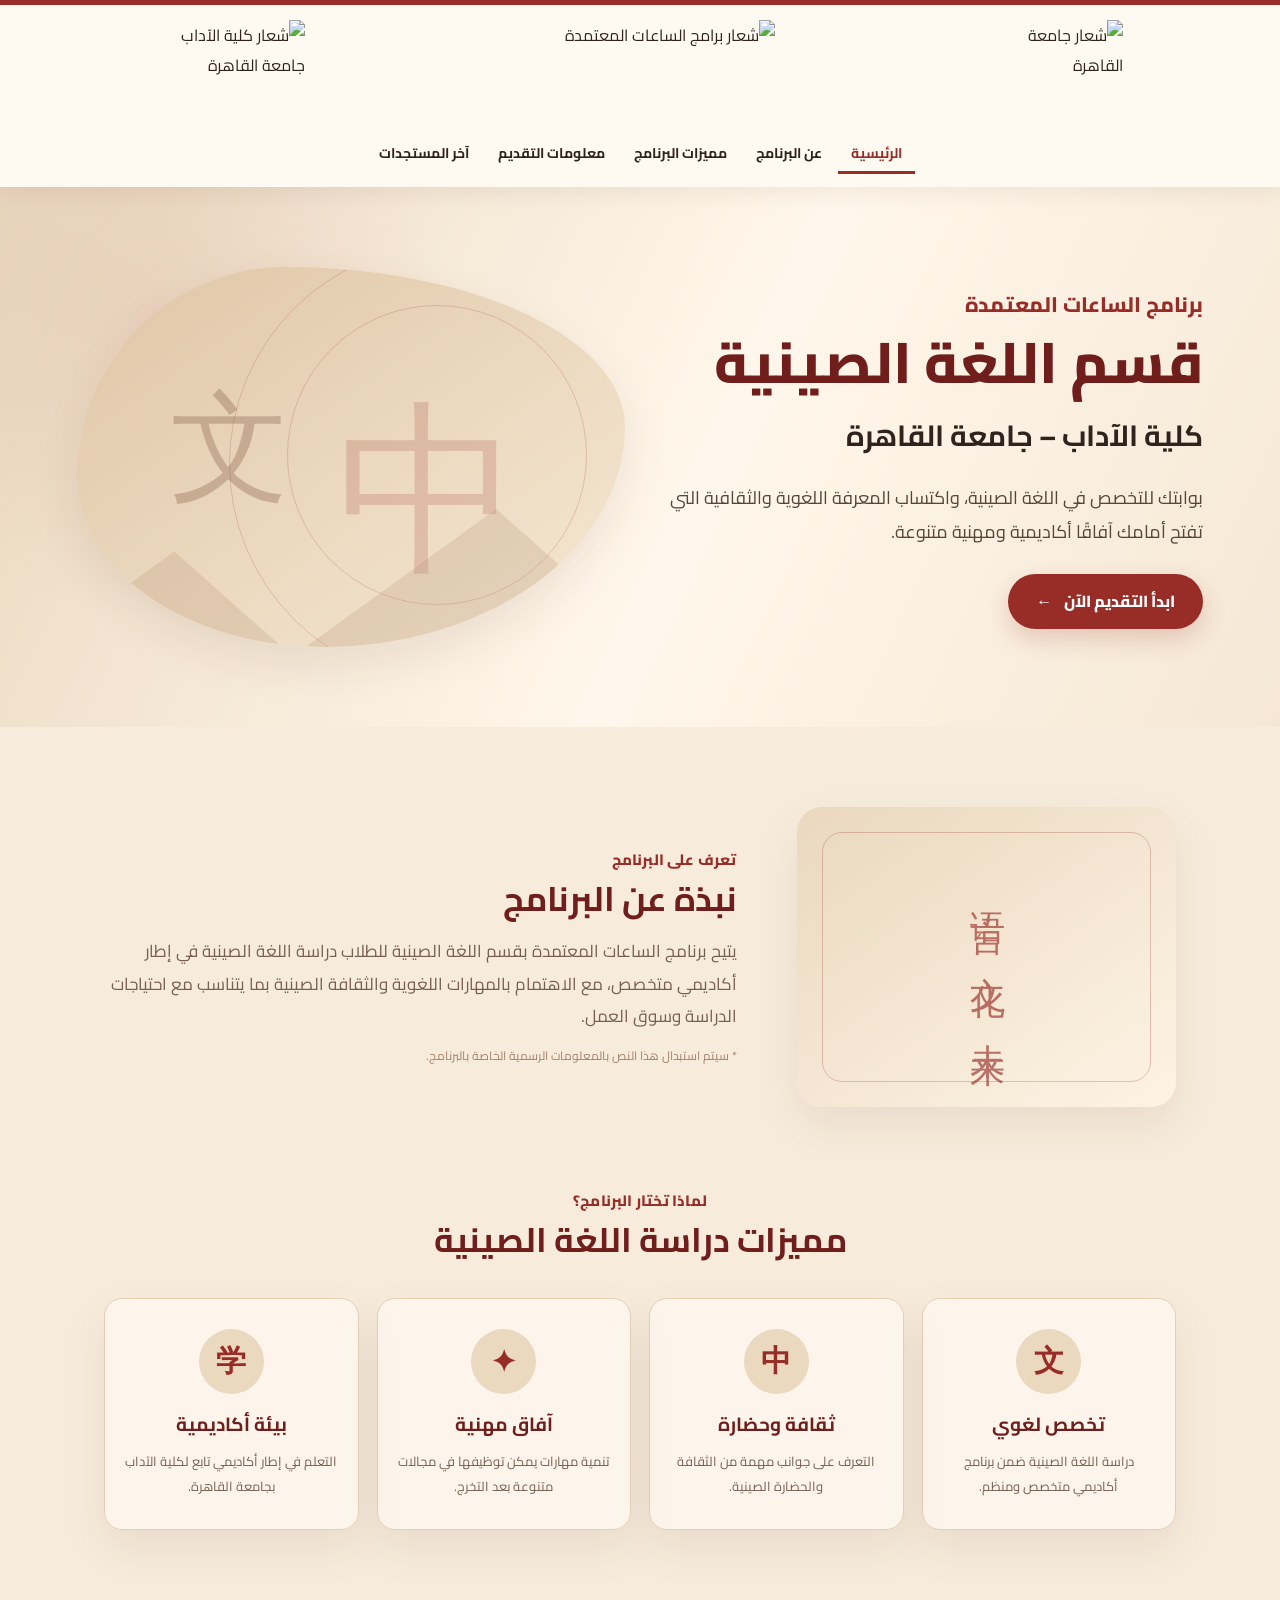
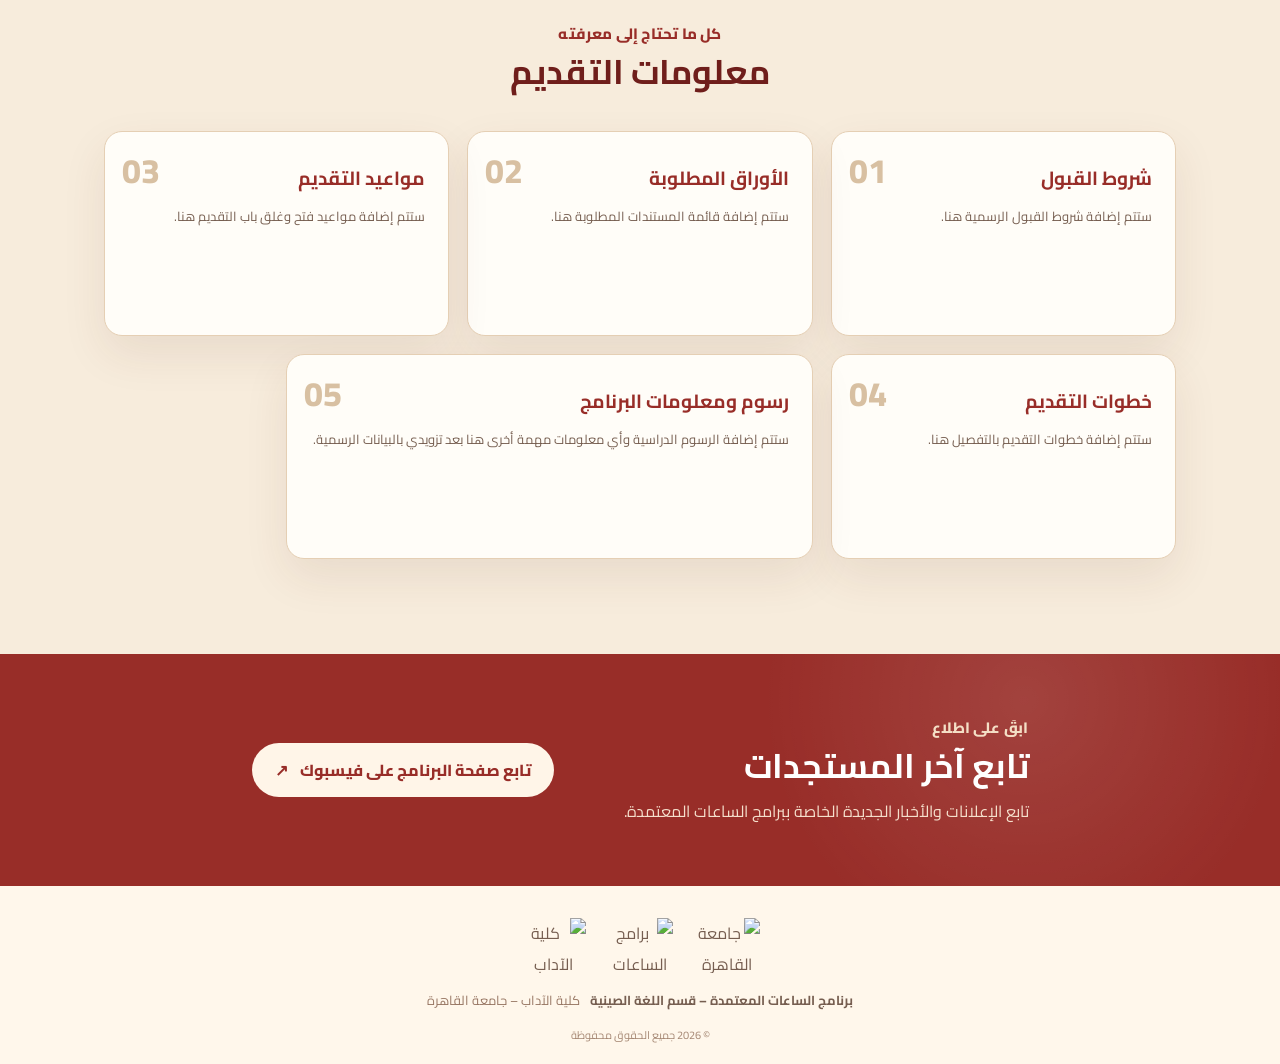
==== index.html @ 30a0f6ca "Add files via upload" ====
<!DOCTYPE html>
<html lang="ar" dir="rtl">
<head>
  <meta charset="UTF-8">
  <meta name="viewport" content="width=device-width, initial-scale=1.0">
  <title>برنامج الساعات المعتمدة | قسم اللغة الصينية</title>
  <meta name="description" content="برنامج الساعات المعتمدة - قسم اللغة الصينية - كلية الآداب - جامعة القاهرة">
  <link rel="preconnect" href="https://fonts.googleapis.com">
  <link rel="preconnect" href="https://fonts.gstatic.com" crossorigin>
  <link href="https://fonts.googleapis.com/css2?family=Cairo:wght@400;500;600;700;800&family=Noto+Kufi+Arabic:wght@400;500;600;700&display=swap" rel="stylesheet">
  <link rel="stylesheet" href="style.css">
</head>
<body>

<header class="header">
  <div class="brand-row">
    <img class="logo university" src="images/cairo-university.jpg" alt="شعار جامعة القاهرة">
    <img class="logo program" src="images/chp.jpg" alt="شعار برامج الساعات المعتمدة">
    <img class="logo faculty" src="images/faculty-arts.jpg" alt="شعار كلية الآداب جامعة القاهرة">
  </div>

  <nav class="nav" aria-label="التنقل الرئيسي">
    <a class="active" href="#home">الرئيسية</a>
    <a href="#about">عن البرنامج</a>
    <a href="#features">مميزات البرنامج</a>
    <a href="#info">معلومات التقديم</a>
    <a href="#updates">آخر المستجدات</a>
  </nav>
</header>

<main>
  <section id="home" class="hero">
    <div class="hero-content">
      <div class="small-title">برنامج الساعات المعتمدة</div>
      <h1>قسم اللغة الصينية</h1>
      <h2>كلية الآداب – جامعة القاهرة</h2>
      <p>
        بوابتك للتخصص في اللغة الصينية، واكتساب المعرفة اللغوية والثقافية
        التي تفتح أمامك آفاقًا أكاديمية ومهنية متنوعة.
      </p>
      <a href="#info" class="main-btn">ابدأ التقديم الآن <span>←</span></a>
    </div>

    <div class="hero-visual" aria-hidden="true">
      <div class="circle circle-one"></div>
      <div class="circle circle-two"></div>
      <div class="chinese">中</div>
      <div class="brush">文</div>
      <div class="mountain mountain-a"></div>
      <div class="mountain mountain-b"></div>
    </div>
  </section>

  <section id="about" class="about section">
    <div class="about-art">
      <div class="vertical-text">语言 · 文化 · 未来</div>
    </div>
    <div class="about-text">
      <span class="section-kicker">تعرف على البرنامج</span>
      <h2>نبذة عن البرنامج</h2>
      <p>
        يتيح برنامج الساعات المعتمدة بقسم اللغة الصينية للطلاب دراسة اللغة
        الصينية في إطار أكاديمي متخصص، مع الاهتمام بالمهارات اللغوية والثقافة
        الصينية بما يتناسب مع احتياجات الدراسة وسوق العمل.
      </p>
      <p class="note">* سيتم استبدال هذا النص بالمعلومات الرسمية الخاصة بالبرنامج.</p>
    </div>
  </section>

  <section id="features" class="section">
    <div class="heading">
      <span class="section-kicker">لماذا تختار البرنامج؟</span>
      <h2>مميزات دراسة اللغة الصينية</h2>
    </div>

    <div class="feature-grid">
      <article class="feature">
        <div class="icon">文</div>
        <h3>تخصص لغوي</h3>
        <p>دراسة اللغة الصينية ضمن برنامج أكاديمي متخصص ومنظم.</p>
      </article>
      <article class="feature">
        <div class="icon">中</div>
        <h3>ثقافة وحضارة</h3>
        <p>التعرف على جوانب مهمة من الثقافة والحضارة الصينية.</p>
      </article>
      <article class="feature">
        <div class="icon">✦</div>
        <h3>آفاق مهنية</h3>
        <p>تنمية مهارات يمكن توظيفها في مجالات متنوعة بعد التخرج.</p>
      </article>
      <article class="feature">
        <div class="icon">学</div>
        <h3>بيئة أكاديمية</h3>
        <p>التعلم في إطار أكاديمي تابع لكلية الآداب بجامعة القاهرة.</p>
      </article>
    </div>
  </section>

  <section id="info" class="section info-section">
    <div class="heading">
      <span class="section-kicker">كل ما تحتاج إلى معرفته</span>
      <h2>معلومات التقديم</h2>
    </div>

    <div class="info-grid">
      <article class="info-card">
        <div class="number">01</div>
        <h3>شروط القبول</h3>
        <p>ستتم إضافة شروط القبول الرسمية هنا.</p>
      </article>

      <article class="info-card">
        <div class="number">02</div>
        <h3>الأوراق المطلوبة</h3>
        <p>ستتم إضافة قائمة المستندات المطلوبة هنا.</p>
      </article>

      <article class="info-card">
        <div class="number">03</div>
        <h3>مواعيد التقديم</h3>
        <p>ستتم إضافة مواعيد فتح وغلق باب التقديم هنا.</p>
      </article>

      <article class="info-card">
        <div class="number">04</div>
        <h3>خطوات التقديم</h3>
        <p>ستتم إضافة خطوات التقديم بالتفصيل هنا.</p>
      </article>

      <article class="info-card wide">
        <div class="number">05</div>
        <h3>رسوم ومعلومات البرنامج</h3>
        <p>ستتم إضافة الرسوم الدراسية وأي معلومات مهمة أخرى هنا بعد تزويدي بالبيانات الرسمية.</p>
      </article>
    </div>
  </section>

  <section id="updates" class="updates">
    <div>
      <span class="section-kicker light-kicker">ابقَ على اطلاع</span>
      <h2>تابع آخر المستجدات</h2>
      <p>تابع الإعلانات والأخبار الجديدة الخاصة ببرامج الساعات المعتمدة.</p>
    </div>
    <a class="facebook-btn" href="#" target="_blank" rel="noopener">
      تابع صفحة البرنامج على فيسبوك
      <span>↗</span>
    </a>
  </section>
</main>

<footer class="footer">
  <div class="footer-logos">
    <img src="images/cairo-university.jpg" alt="جامعة القاهرة">
    <img src="images/chp.jpg" alt="برامج الساعات المعتمدة">
    <img src="images/faculty-arts.jpg" alt="كلية الآداب">
  </div>
  <div class="footer-text">
    <strong>برنامج الساعات المعتمدة – قسم اللغة الصينية</strong>
    <span>كلية الآداب – جامعة القاهرة</span>
  </div>
  <div class="copyright">© <span id="year"></span> جميع الحقوق محفوظة</div>
</footer>

<script>
  document.getElementById("year").textContent = new Date().getFullYear();
</script>
</body>
</html>
---- style.css ----
@import url('https://fonts.googleapis.com/css2?family=Cairo:wght@400;500;600;700;800&family=Noto+Kufi+Arabic:wght@400;500;600;700&display=swap');

:root{
  --cream:#f7ecdc;
  --cream-light:#fffaf2;
  --cream-deep:#ead8bf;
  --red:#982d28;
  --red-dark:#6f1e1b;
  --red-soft:#b64b42;
  --ink:#30231e;
  --muted:#765e50;
  --line:#e5cfb4;
  --white:#fffdf8;
  --shadow:0 18px 45px rgba(93,49,28,.09);
}
*{box-sizing:border-box;margin:0;padding:0}
html{scroll-behavior:smooth}
body{
  background:var(--cream);
  color:var(--ink);
  font-family:"Cairo","Noto Kufi Arabic",sans-serif;
  line-height:1.9;
}
a{color:inherit}
.header{
  position:sticky;top:0;z-index:100;
  background:rgba(255,250,242,.97);
  backdrop-filter:blur(12px);
  border-top:5px solid var(--red);
  box-shadow:0 4px 22px rgba(70,35,20,.08);
}
.brand-row{
  max-width:1180px;margin:auto;
  min-height:128px;padding:15px 24px 8px;
  display:grid;grid-template-columns:1fr 1.5fr 1fr;
  align-items:center;gap:20px;
}
.logo{object-fit:contain;display:block;margin:auto}
.university{width:145px;height:105px}
.program{width:270px;height:105px}
.faculty{width:150px;height:105px}
.nav{
  min-height:54px;padding:0 18px 11px;
  display:flex;justify-content:center;align-items:center;
  flex-wrap:wrap;gap:3px;
}
.nav a{
  text-decoration:none;font-size:14px;font-weight:700;
  padding:5px 13px;border-bottom:3px solid transparent;
  transition:.2s;
}
.nav a:hover,.nav a.active{color:var(--red);border-bottom-color:var(--red)}

.hero{
  min-height:540px;padding:70px max(6vw,28px);
  display:grid;grid-template-columns:1fr 1fr;align-items:center;
  gap:30px;overflow:hidden;position:relative;
  background:
    radial-gradient(circle at 12% 25%,rgba(152,45,40,.08),transparent 25%),
    linear-gradient(115deg,#ead8bf,#fff7eb 55%,#f5e7d4);
}
.hero-content{max-width:650px;margin:auto 0}
.small-title{font-size:21px;color:var(--red);font-weight:800;margin-bottom:4px}
.hero h1{font-size:57px;line-height:1.2;color:var(--red-dark);font-weight:800}
.hero h2{font-size:29px;margin:10px 0 18px;font-weight:700}
.hero p{font-size:18px;max-width:620px;color:#57443a;margin-bottom:25px}
.main-btn,.facebook-btn{
  display:inline-flex;align-items:center;gap:12px;
  text-decoration:none;border-radius:999px;font-weight:800;
  transition:.2s;
}
.main-btn{background:var(--red);color:white;padding:12px 28px;box-shadow:0 10px 25px rgba(152,45,40,.2)}
.main-btn:hover{background:var(--red-dark);transform:translateY(-2px)}
.hero-visual{
  min-height:380px;position:relative;max-width:560px;width:100%;margin:auto;
  border-radius:38% 62% 55% 45% / 55% 42% 58% 45%;
  background:linear-gradient(145deg,#dfc6a6,#f6e8d4);
  overflow:hidden;box-shadow:var(--shadow);
}
.circle{position:absolute;border-radius:50%;border:1px solid rgba(152,45,40,.2)}
.circle-one{width:300px;height:300px;right:7%;top:10%}
.circle-two{width:440px;height:440px;right:-8%;top:-6%}
.chinese{
  position:absolute;right:19%;top:13%;
  font-size:185px;font-family:serif;color:rgba(152,45,40,.18);
}
.brush{
  position:absolute;left:17%;top:18%;
  font-size:120px;font-family:serif;color:rgba(112,70,46,.28);
}
.mountain{position:absolute;bottom:-15px;width:70%;height:180px;background:#b99c7d;opacity:.28;clip-path:polygon(0 100%,55% 15%,100% 100%)}
.mountain-a{right:-8%}.mountain-b{left:-20%;bottom:-45px;transform:scale(.8)}

.section{max-width:1120px;margin:80px auto;padding:0 24px}
.heading{text-align:center;margin-bottom:35px}
.section-kicker{display:block;color:var(--red);font-size:15px;font-weight:800;letter-spacing:.2px}
.heading h2,.about-text h2{font-size:34px;color:var(--red-dark);line-height:1.4}

.about{
  display:grid;grid-template-columns:.75fr 1.25fr;
  align-items:center;gap:60px;
}
.about-art{
  min-height:300px;border-radius:25px;
  background:linear-gradient(145deg,#ead8bf,#fdf3e4);
  display:grid;place-items:center;box-shadow:var(--shadow);
  position:relative;overflow:hidden;
}
.about-art:before{
  content:"";position:absolute;inset:25px;border:1px solid rgba(152,45,40,.25);
  border-radius:20px;
}
.vertical-text{
  font-family:serif;font-size:35px;letter-spacing:8px;
  color:var(--red);opacity:.65;writing-mode:vertical-rl;
}
.about-text p{font-size:17px;color:var(--muted);margin-top:13px}
.note{font-size:12px!important;color:#a57f67!important}

.feature-grid{display:grid;grid-template-columns:repeat(4,1fr);gap:18px}
.feature{
  background:rgba(255,250,242,.72);border:1px solid var(--line);
  border-radius:18px;padding:30px 20px;text-align:center;
  min-height:230px;box-shadow:var(--shadow);transition:.25s;
}
.feature:hover{transform:translateY(-5px);border-color:#d4b291}
.icon{
  width:65px;height:65px;margin:auto auto 12px;border-radius:50%;
  display:grid;place-items:center;background:var(--cream-deep);
  color:var(--red);font:700 30px serif;
}
.feature h3{font-size:19px;color:var(--red-dark);margin-bottom:7px}
.feature p{font-size:13px;color:var(--muted)}

.info-section{margin-top:90px}
.info-grid{display:grid;grid-template-columns:repeat(6,1fr);gap:18px}
.info-card{
  grid-column:span 2;position:relative;
  min-height:205px;padding:28px 23px;
  background:var(--white);border:1px solid var(--line);
  border-radius:18px;box-shadow:var(--shadow);overflow:hidden;
}
.info-card.wide{grid-column:span 3}
.number{
  position:absolute;left:17px;top:7px;
  color:#d8c0a2;font-size:34px;font-weight:800;
  direction:ltr;
}
.info-card h3{color:var(--red);font-size:19px;margin-bottom:8px}
.info-card p{font-size:13px;color:var(--muted)}

.updates{
  margin-top:95px;padding:60px 24px;
  display:flex;justify-content:center;align-items:center;
  gap:70px;flex-wrap:wrap;
  color:white;background:
    radial-gradient(circle at 80% 20%,rgba(255,255,255,.1),transparent 25%),
    var(--red);
}
.light-kicker{color:#f4dfc6}
.updates h2{font-size:34px;line-height:1.4}
.updates p{margin-top:6px;color:#f5dfcc}
.facebook-btn{background:#fff5e8;color:var(--red);padding:12px 23px}
.facebook-btn:hover{transform:translateY(-2px);background:white}

.footer{
  background:#fff7eb;padding:32px 20px 18px;text-align:center;
  color:var(--muted);
}
.footer-logos{display:flex;justify-content:center;align-items:center;gap:22px;margin-bottom:15px}
.footer-logos img{width:65px;height:55px;object-fit:contain}
.footer-text{display:flex;justify-content:center;gap:10px;flex-wrap:wrap;font-size:13px}
.footer-text span{color:#987764}
.copyright{margin-top:12px;font-size:11px;color:#a58773}

@media(max-width:900px){
  .brand-row{grid-template-columns:1fr 1.5fr 1fr}
  .university,.faculty{width:110px}.program{width:200px}
  .hero{grid-template-columns:1fr;text-align:center}
  .hero-content{margin:auto}.hero p{margin-left:auto;margin-right:auto}
  .hero-visual{min-height:300px}
  .feature-grid{grid-template-columns:repeat(2,1fr)}
  .about{grid-template-columns:1fr;gap:30px}
  .info-grid{grid-template-columns:repeat(2,1fr)}
  .info-card,.info-card.wide{grid-column:span 1}
}
@media(max-width:600px){
  .brand-row{min-height:86px;padding:7px 6px;gap:2px}
  .university,.faculty{width:72px;height:65px}
  .program{width:135px;height:62px}
  .nav{padding:0 5px 8px}
  .nav a{font-size:10px;padding:3px 6px}
  .hero{padding:45px 18px;min-height:auto}
  .small-title{font-size:16px}
  .hero h1{font-size:37px}
  .hero h2{font-size:21px}
  .hero p{font-size:14px}
  .hero-visual{min-height:230px}
  .chinese{font-size:110px}
  .brush{font-size:75px}
  .section{margin:55px auto;padding:0 16px}
  .heading h2,.about-text h2{font-size:27px}
  .feature-grid,.info-grid{grid-template-columns:1fr}
  .info-card,.info-card.wide{grid-column:auto}
  .updates{margin-top:55px;padding:45px 20px;text-align:center;gap:25px}
  .updates h2{font-size:28px}
  .footer-logos img{width:55px;height:48px}
}
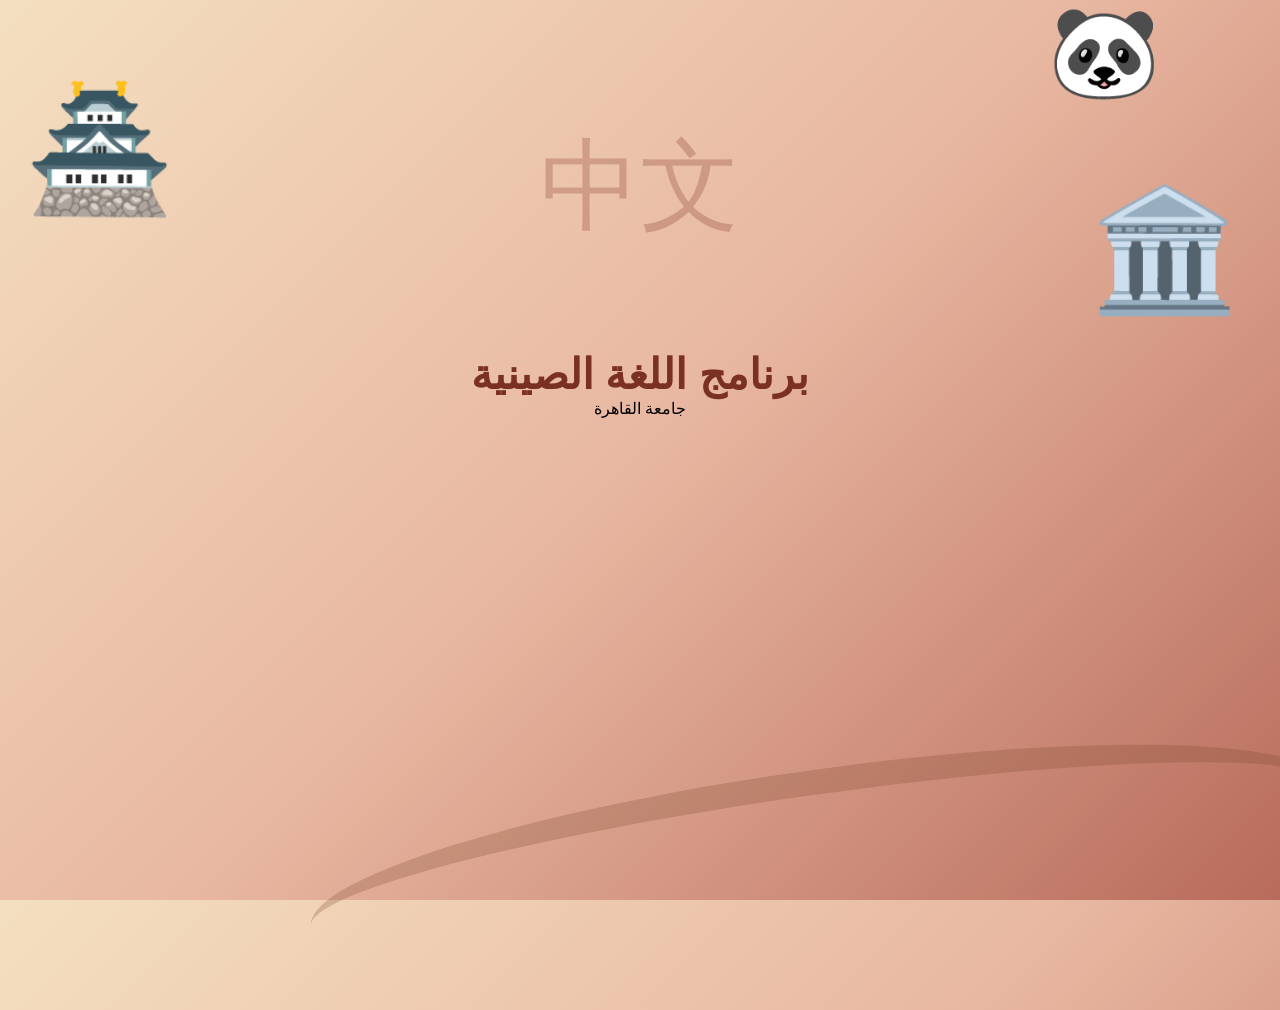
==== commit 6f1aa73d: "Update index.html" ====
--- a/index.html
+++ b/index.html
@@ -1,169 +1,144 @@
 <!DOCTYPE html>
 <html lang="ar" dir="rtl">
 <head>
-  <meta charset="UTF-8">
-  <meta name="viewport" content="width=device-width, initial-scale=1.0">
-  <title>برنامج الساعات المعتمدة | قسم اللغة الصينية</title>
-  <meta name="description" content="برنامج الساعات المعتمدة - قسم اللغة الصينية - كلية الآداب - جامعة القاهرة">
-  <link rel="preconnect" href="https://fonts.googleapis.com">
-  <link rel="preconnect" href="https://fonts.gstatic.com" crossorigin>
-  <link href="https://fonts.googleapis.com/css2?family=Cairo:wght@400;500;600;700;800&family=Noto+Kufi+Arabic:wght@400;500;600;700&display=swap" rel="stylesheet">
-  <link rel="stylesheet" href="style.css">
+<meta charset="UTF-8">
+<meta name="viewport" content="width=device-width, initial-scale=1.0">
+
+<title>Chinese Program - Cairo University</title>
+
+<style>
+
+*{
+    margin:0;
+    padding:0;
+    box-sizing:border-box;
+}
+
+body{
+    min-height:100vh;
+    overflow:hidden;
+    font-family:"Tahoma", sans-serif;
+
+    background:
+    linear-gradient(
+        135deg,
+        #f4dfc1,
+        #e8b7a1,
+        #b86b5b
+    );
+
+    position:relative;
+}
+
+
+/* زخرفة صينية في الخلفية */
+
+.wall{
+    position:absolute;
+    bottom:-40px;
+    right:-50px;
+    width:80%;
+    height:170px;
+    border-top:25px solid rgba(120,70,40,0.25);
+    border-radius:50%;
+    transform:rotate(-8deg);
+}
+
+
+/* القصر الصيني */
+
+.palace{
+    position:absolute;
+    left:25px;
+    top:80px;
+    font-size:120px;
+}
+
+
+/* جامعة القاهرة */
+
+.cairo{
+    position:absolute;
+    right:40px;
+    top:180px;
+    font-size:120px;
+}
+
+
+/* الكتابة الصينية */
+
+.chinese{
+    position:absolute;
+    top:120px;
+    left:50%;
+    transform:translateX(-50%);
+    font-size:100px;
+    color:rgba(120,40,30,0.25);
+}
+
+
+/* الباندا */
+
+.panda{
+    position:absolute;
+    top:0;
+    right:120px;
+    font-size:90px;
+}
+
+
+/* المحتوى لاحقا */
+
+.content{
+    position:relative;
+    z-index:2;
+    text-align:center;
+    padding-top:350px;
+}
+
+
+h1{
+    color:#7a3025;
+    font-size:42px;
+}
+
+</style>
+
 </head>
 <body>
 
-<header class="header">
-  <div class="brand-row">
-    <img class="logo university" src="images/cairo-university.jpg" alt="شعار جامعة القاهرة">
-    <img class="logo program" src="images/chp.jpg" alt="شعار برامج الساعات المعتمدة">
-    <img class="logo faculty" src="images/faculty-arts.jpg" alt="شعار كلية الآداب جامعة القاهرة">
-  </div>
+<div class="wall"></div>
 
-  <nav class="nav" aria-label="التنقل الرئيسي">
-    <a class="active" href="#home">الرئيسية</a>
-    <a href="#about">عن البرنامج</a>
-    <a href="#features">مميزات البرنامج</a>
-    <a href="#info">معلومات التقديم</a>
-    <a href="#updates">آخر المستجدات</a>
-  </nav>
-</header>
+<div class="palace">
+🏯
+</div>
 
-<main>
-  <section id="home" class="hero">
-    <div class="hero-content">
-      <div class="small-title">برنامج الساعات المعتمدة</div>
-      <h1>قسم اللغة الصينية</h1>
-      <h2>كلية الآداب – جامعة القاهرة</h2>
-      <p>
-        بوابتك للتخصص في اللغة الصينية، واكتساب المعرفة اللغوية والثقافية
-        التي تفتح أمامك آفاقًا أكاديمية ومهنية متنوعة.
-      </p>
-      <a href="#info" class="main-btn">ابدأ التقديم الآن <span>←</span></a>
-    </div>
+<div class="cairo">
+🏛️
+</div>
 
-    <div class="hero-visual" aria-hidden="true">
-      <div class="circle circle-one"></div>
-      <div class="circle circle-two"></div>
-      <div class="chinese">中</div>
-      <div class="brush">文</div>
-      <div class="mountain mountain-a"></div>
-      <div class="mountain mountain-b"></div>
-    </div>
-  </section>
+<div class="chinese">
+中文
+</div>
 
-  <section id="about" class="about section">
-    <div class="about-art">
-      <div class="vertical-text">语言 · 文化 · 未来</div>
-    </div>
-    <div class="about-text">
-      <span class="section-kicker">تعرف على البرنامج</span>
-      <h2>نبذة عن البرنامج</h2>
-      <p>
-        يتيح برنامج الساعات المعتمدة بقسم اللغة الصينية للطلاب دراسة اللغة
-        الصينية في إطار أكاديمي متخصص، مع الاهتمام بالمهارات اللغوية والثقافة
-        الصينية بما يتناسب مع احتياجات الدراسة وسوق العمل.
-      </p>
-      <p class="note">* سيتم استبدال هذا النص بالمعلومات الرسمية الخاصة بالبرنامج.</p>
-    </div>
-  </section>
+<div class="panda">
+🐼
+</div>
 
-  <section id="features" class="section">
-    <div class="heading">
-      <span class="section-kicker">لماذا تختار البرنامج؟</span>
-      <h2>مميزات دراسة اللغة الصينية</h2>
-    </div>
 
-    <div class="feature-grid">
-      <article class="feature">
-        <div class="icon">文</div>
-        <h3>تخصص لغوي</h3>
-        <p>دراسة اللغة الصينية ضمن برنامج أكاديمي متخصص ومنظم.</p>
-      </article>
-      <article class="feature">
-        <div class="icon">中</div>
-        <h3>ثقافة وحضارة</h3>
-        <p>التعرف على جوانب مهمة من الثقافة والحضارة الصينية.</p>
-      </article>
-      <article class="feature">
-        <div class="icon">✦</div>
-        <h3>آفاق مهنية</h3>
-        <p>تنمية مهارات يمكن توظيفها في مجالات متنوعة بعد التخرج.</p>
-      </article>
-      <article class="feature">
-        <div class="icon">学</div>
-        <h3>بيئة أكاديمية</h3>
-        <p>التعلم في إطار أكاديمي تابع لكلية الآداب بجامعة القاهرة.</p>
-      </article>
-    </div>
-  </section>
+<div class="content">
 
-  <section id="info" class="section info-section">
-    <div class="heading">
-      <span class="section-kicker">كل ما تحتاج إلى معرفته</span>
-      <h2>معلومات التقديم</h2>
-    </div>
+<h1>
+برنامج اللغة الصينية
+</h1>
 
-    <div class="info-grid">
-      <article class="info-card">
-        <div class="number">01</div>
-        <h3>شروط القبول</h3>
-        <p>ستتم إضافة شروط القبول الرسمية هنا.</p>
-      </article>
+<p>
+جامعة القاهرة
+</p>
 
-      <article class="info-card">
-        <div class="number">02</div>
-        <h3>الأوراق المطلوبة</h3>
-        <p>ستتم إضافة قائمة المستندات المطلوبة هنا.</p>
-      </article>
+</div>
 
-      <article class="info-card">
-        <div class="number">03</div>
-        <h3>مواعيد التقديم</h3>
-        <p>ستتم إضافة مواعيد فتح وغلق باب التقديم هنا.</p>
-      </article>
 
-      <article class="info-card">
-        <div class="number">04</div>
-        <h3>خطوات التقديم</h3>
-        <p>ستتم إضافة خطوات التقديم بالتفصيل هنا.</p>
-      </article>
+</body>
 
-      <article class="info-card wide">
-        <div class="number">05</div>
-        <h3>رسوم ومعلومات البرنامج</h3>
-        <p>ستتم إضافة الرسوم الدراسية وأي معلومات مهمة أخرى هنا بعد تزويدي بالبيانات الرسمية.</p>
-      </article>
-    </div>
-  </section>
-
-  <section id="updates" class="updates">
-    <div>
-      <span class="section-kicker light-kicker">ابقَ على اطلاع</span>
-      <h2>تابع آخر المستجدات</h2>
-      <p>تابع الإعلانات والأخبار الجديدة الخاصة ببرامج الساعات المعتمدة.</p>
-    </div>
-    <a class="facebook-btn" href="#" target="_blank" rel="noopener">
-      تابع صفحة البرنامج على فيسبوك
-      <span>↗</span>
-    </a>
-  </section>
-</main>
-
-<footer class="footer">
-  <div class="footer-logos">
-    <img src="images/cairo-university.jpg" alt="جامعة القاهرة">
-    <img src="images/chp.jpg" alt="برامج الساعات المعتمدة">
-    <img src="images/faculty-arts.jpg" alt="كلية الآداب">
-  </div>
-  <div class="footer-text">
-    <strong>برنامج الساعات المعتمدة – قسم اللغة الصينية</strong>
-    <span>كلية الآداب – جامعة القاهرة</span>
-  </div>
-  <div class="copyright">© <span id="year"></span> جميع الحقوق محفوظة</div>
-</footer>
-
-<script>
-  document.getElementById("year").textContent = new Date().getFullYear();
-</script>
-</body>
 </html>
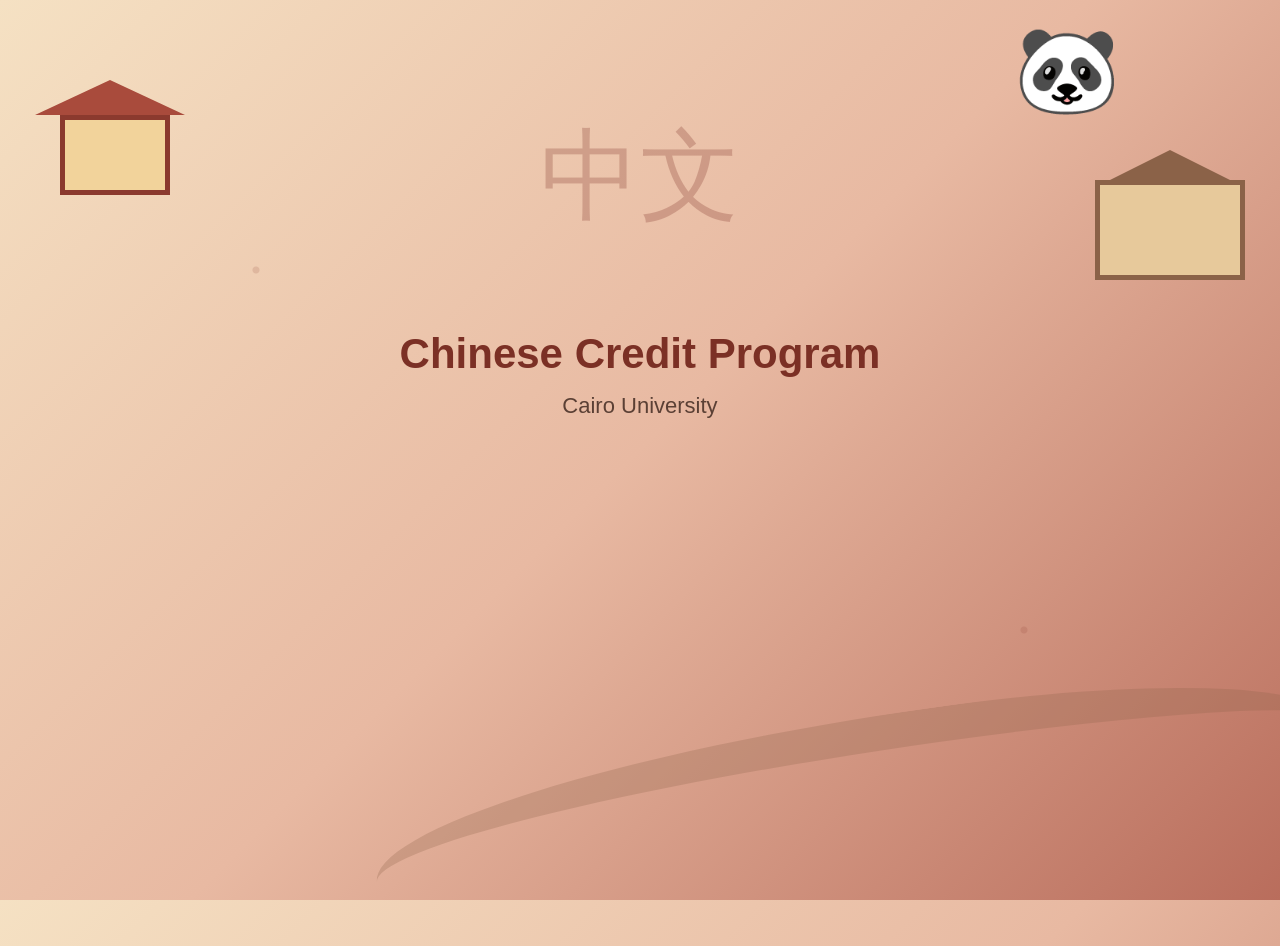
==== commit 8510bfe5: "Update index.html" ====
--- a/index.html
+++ b/index.html
@@ -1,10 +1,11 @@
-<!DOCTYPE html>
+    <!DOCTYPE html>
 <html lang="ar" dir="rtl">
+
 <head>
 <meta charset="UTF-8">
 <meta name="viewport" content="width=device-width, initial-scale=1.0">
 
-<title>Chinese Program - Cairo University</title>
+<title>Chinese Credit Program</title>
 
 <style>
 
@@ -22,26 +23,39 @@
     background:
     linear-gradient(
         135deg,
-        #f4dfc1,
-        #e8b7a1,
-        #b86b5b
+        #f5e1c3,
+        #e8b9a2,
+        #b96d5c
     );
 
     position:relative;
 }
 
 
-/* زخرفة صينية في الخلفية */
+/* زخارف الخلفية */
+
+.pattern{
+    position:absolute;
+    inset:0;
+    opacity:.15;
+    background:
+    radial-gradient(circle at 20% 30%, #8b3a2e 3px, transparent 4px),
+    radial-gradient(circle at 80% 70%, #8b3a2e 3px, transparent 4px);
+}
+
+
+/* سور الصين */
 
 .wall{
     position:absolute;
-    bottom:-40px;
+    bottom:20px;
     right:-50px;
-    width:80%;
-    height:170px;
-    border-top:25px solid rgba(120,70,40,0.25);
-    border-radius:50%;
+    width:75%;
+    height:160px;
+    border-top:35px solid #8b6248;
+    border-radius:60% 40% 0 0;
     transform:rotate(-8deg);
+    opacity:.25;
 }
 
 
@@ -49,9 +63,38 @@
 
 .palace{
     position:absolute;
+    left:35px;
+    top:80px;
+    width:150px;
+    height:100px;
+}
+
+
+/* سقف القصر */
+
+.palace:before{
+    content:"";
+    position:absolute;
+    top:0;
+    left:0;
+    width:150px;
+    height:35px;
+    background:#a94b3c;
+    clip-path:polygon(0 100%,50% 0,100% 100%);
+}
+
+
+/* جسم القصر */
+
+.palace:after{
+    content:"";
+    position:absolute;
+    top:35px;
     left:25px;
-    top:80px;
-    font-size:120px;
+    width:100px;
+    height:70px;
+    background:#f2d39b;
+    border:5px solid #8b3a2e;
 }
 
 
@@ -59,9 +102,35 @@
 
 .cairo{
     position:absolute;
-    right:40px;
+    right:35px;
     top:180px;
-    font-size:120px;
+    width:150px;
+    height:100px;
+    background:#e7c99b;
+    border:5px solid #8b6248;
+}
+
+
+/* أعمدة الجامعة */
+
+.cairo:before{
+    content:"";
+    position:absolute;
+    top:-35px;
+    left:0;
+    width:100%;
+    height:35px;
+    background:#8b6248;
+    clip-path:polygon(0 100%,50% 0,100% 100%);
+}
+ 
+/* الباندا */
+
+.panda{
+    position:absolute;
+    top:20px;
+    right:160px;
+    font-size:85px;
 }
 
 
@@ -69,76 +138,104 @@
 
 .chinese{
     position:absolute;
-    top:120px;
+    top:110px;
     left:50%;
     transform:translateX(-50%);
     font-size:100px;
-    color:rgba(120,40,30,0.25);
-}
-
-
-/* الباندا */
-
-.panda{
-    position:absolute;
-    top:0;
-    right:120px;
-    font-size:90px;
-}
-
-
-/* المحتوى لاحقا */
+    color:rgba(120,40,30,.25);
+    font-family:serif;
+}
+
+
+/* العنوان */
 
 .content{
     position:relative;
-    z-index:2;
+    z-index:5;
     text-align:center;
-    padding-top:350px;
+    padding-top:330px;
 }
 
 
 h1{
-    color:#7a3025;
+    color:#7b3025;
     font-size:42px;
+    margin-bottom:15px;
+}
+
+
+p{
+    color:#5b4035;
+    font-size:22px;
+}
+
+
+/* للموبايل */
+
+@media(max-width:600px){
+
+    .palace{
+        transform:scale(.7);
+        left:-10px;
+    }
+
+    .cairo{
+        transform:scale(.7);
+        right:-10px;
+    }
+
+    .panda{
+        right:30px;
+        font-size:60px;
+    }
+
+    .chinese{
+        font-size:65px;
+    }
+
+    h1{
+        font-size:30px;
+    }
+
 }
 
 </style>
 
 </head>
+
+
 <body>
 
+<div class="pattern"></div>
+
 <div class="wall"></div>
 
-<div class="palace">
-🏯
-</div>
-
-<div class="cairo">
-🏛️
+<div class="palace"></div>
+
+<div class="cairo"></div>
+
+<div class="panda">
+🐼
 </div>
 
 <div class="chinese">
 中文
 </div>
 
-<div class="panda">
-🐼
+
+<div class="content">
+
+<h1>
+Chinese Credit Program
+</h1>
+
+<p>
+Cairo University
+</p>
+
 </div>
 
 
-<div class="content">
-
-<h1>
-برنامج اللغة الصينية
-</h1>
-
-<p>
-جامعة القاهرة
-</p>
-
-</div>
-
-
 </body>
 
-</html>
+</html>    
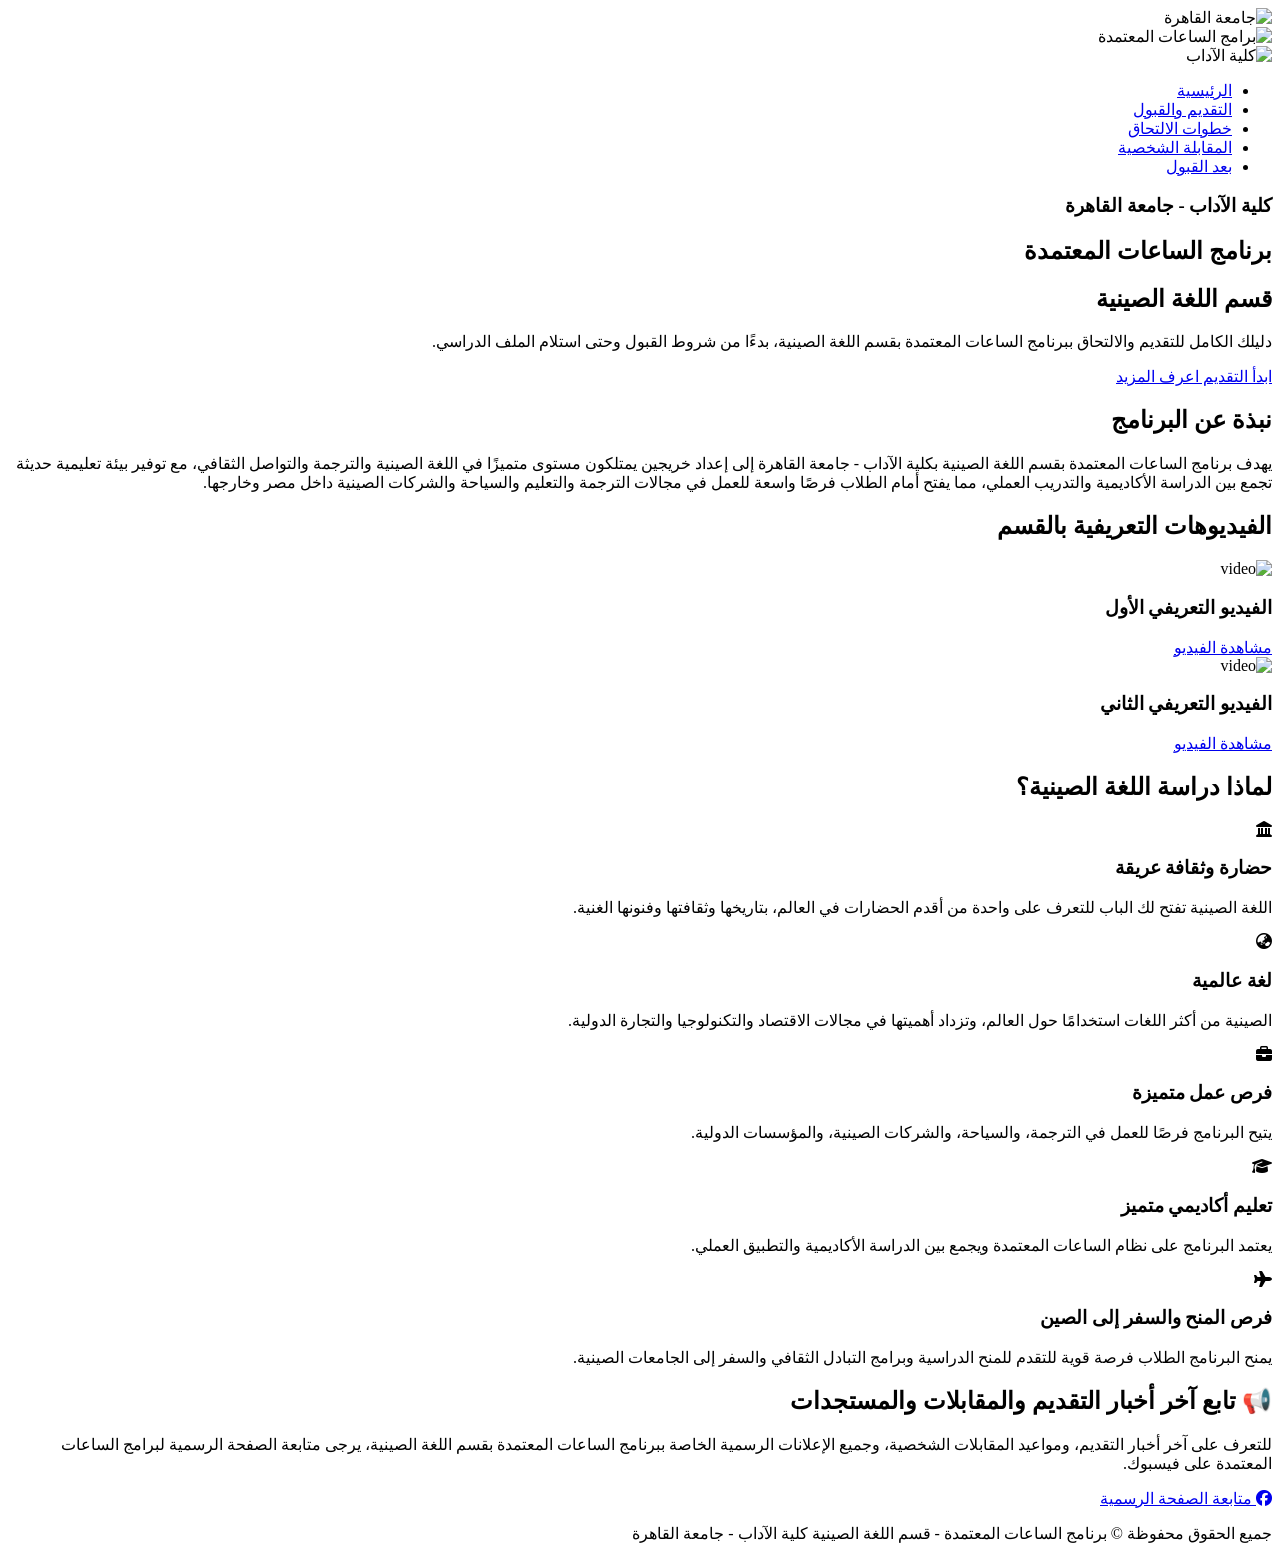
==== commit 07031f78: "Create index.html" ====
--- a/index.html
+++ b/index.html
@@ -1,241 +1,294 @@
-    <!DOCTYPE html>
+<!DOCTYPE html>
 <html lang="ar" dir="rtl">
 
 <head>
 <meta charset="UTF-8">
 <meta name="viewport" content="width=device-width, initial-scale=1.0">
 
-<title>Chinese Credit Program</title>
-
-<style>
-
-*{
-    margin:0;
-    padding:0;
-    box-sizing:border-box;
-}
-
-body{
-    min-height:100vh;
-    overflow:hidden;
-    font-family:"Tahoma", sans-serif;
-
-    background:
-    linear-gradient(
-        135deg,
-        #f5e1c3,
-        #e8b9a2,
-        #b96d5c
-    );
-
-    position:relative;
-}
-
-
-/* زخارف الخلفية */
-
-.pattern{
-    position:absolute;
-    inset:0;
-    opacity:.15;
-    background:
-    radial-gradient(circle at 20% 30%, #8b3a2e 3px, transparent 4px),
-    radial-gradient(circle at 80% 70%, #8b3a2e 3px, transparent 4px);
-}
-
-
-/* سور الصين */
-
-.wall{
-    position:absolute;
-    bottom:20px;
-    right:-50px;
-    width:75%;
-    height:160px;
-    border-top:35px solid #8b6248;
-    border-radius:60% 40% 0 0;
-    transform:rotate(-8deg);
-    opacity:.25;
-}
-
-
-/* القصر الصيني */
-
-.palace{
-    position:absolute;
-    left:35px;
-    top:80px;
-    width:150px;
-    height:100px;
-}
-
-
-/* سقف القصر */
-
-.palace:before{
-    content:"";
-    position:absolute;
-    top:0;
-    left:0;
-    width:150px;
-    height:35px;
-    background:#a94b3c;
-    clip-path:polygon(0 100%,50% 0,100% 100%);
-}
-
-
-/* جسم القصر */
-
-.palace:after{
-    content:"";
-    position:absolute;
-    top:35px;
-    left:25px;
-    width:100px;
-    height:70px;
-    background:#f2d39b;
-    border:5px solid #8b3a2e;
-}
-
-
-/* جامعة القاهرة */
-
-.cairo{
-    position:absolute;
-    right:35px;
-    top:180px;
-    width:150px;
-    height:100px;
-    background:#e7c99b;
-    border:5px solid #8b6248;
-}
-
-
-/* أعمدة الجامعة */
-
-.cairo:before{
-    content:"";
-    position:absolute;
-    top:-35px;
-    left:0;
-    width:100%;
-    height:35px;
-    background:#8b6248;
-    clip-path:polygon(0 100%,50% 0,100% 100%);
-}
- 
-/* الباندا */
-
-.panda{
-    position:absolute;
-    top:20px;
-    right:160px;
-    font-size:85px;
-}
-
-
-/* الكتابة الصينية */
-
-.chinese{
-    position:absolute;
-    top:110px;
-    left:50%;
-    transform:translateX(-50%);
-    font-size:100px;
-    color:rgba(120,40,30,.25);
-    font-family:serif;
-}
-
-
-/* العنوان */
-
-.content{
-    position:relative;
-    z-index:5;
-    text-align:center;
-    padding-top:330px;
-}
-
-
-h1{
-    color:#7b3025;
-    font-size:42px;
-    margin-bottom:15px;
-}
-
-
-p{
-    color:#5b4035;
-    font-size:22px;
-}
-
-
-/* للموبايل */
-
-@media(max-width:600px){
-
-    .palace{
-        transform:scale(.7);
-        left:-10px;
-    }
-
-    .cairo{
-        transform:scale(.7);
-        right:-10px;
-    }
-
-    .panda{
-        right:30px;
-        font-size:60px;
-    }
-
-    .chinese{
-        font-size:65px;
-    }
-
-    h1{
-        font-size:30px;
-    }
-
-}
-
-</style>
+<title>برنامج الساعات المعتمدة | قسم اللغة الصينية</title>
+
+<link rel="preconnect" href="https://fonts.googleapis.com">
+<link rel="preconnect" href="https://fonts.gstatic.com" crossorigin>
+
+<link href="https://fonts.googleapis.com/css2?family=Cairo:wght@300;400;600;700;800&display=swap" rel="stylesheet">
+
+<link rel="stylesheet" href="css/style.css">
+
+<link rel="stylesheet"
+href="https://cdnjs.cloudflare.com/ajax/libs/font-awesome/6.6.0/css/all.min.css">
 
 </head>
 
-
 <body>
 
-<div class="pattern"></div>
-
-<div class="wall"></div>
-
-<div class="palace"></div>
-
-<div class="cairo"></div>
-
-<div class="panda">
-🐼
-</div>
-
-<div class="chinese">
-中文
-</div>
-
-
-<div class="content">
+<header>
+
+<div class="top-header">
+
+<div class="logo-right">
+<img src="images/cairo-university.jpg" alt="جامعة القاهرة">
+</div>
+
+<div class="logo-center">
+<img src="images/credit-hours.jpg" alt="برامج الساعات المعتمدة">
+</div>
+
+<div class="logo-left">
+<img src="images/arts-faculty.jpg" alt="كلية الآداب">
+</div>
+
+</div>
+
+<nav>
+
+<ul>
+
+<li><a href="index.html">الرئيسية</a></li>
+
+<li><a href="admission.html">التقديم والقبول</a></li>
+
+<li><a href="steps.html">خطوات الالتحاق</a></li>
+
+<li><a href="interview.html">المقابلة الشخصية</a></li>
+
+<li><a href="accepted.html">بعد القبول</a></li>
+
+</ul>
+
+</nav>
+
+</header>
+
+<section class="hero">
+
+<div class="overlay"></div>
+
+<div class="hero-content">
+
+<h3>كلية الآداب - جامعة القاهرة</h3>
 
 <h1>
-Chinese Credit Program
+برنامج الساعات المعتمدة
 </h1>
 
+<h2>
+قسم اللغة الصينية
+</h2>
+
 <p>
-Cairo University
-</p>
-
-</div>
-
+
+دليلك الكامل للتقديم والالتحاق ببرنامج الساعات المعتمدة بقسم اللغة الصينية،
+بدءًا من شروط القبول وحتى استلام الملف الدراسي.
+
+</p>
+
+<div class="hero-buttons">
+
+<a href="admission.html" class="btn-red">
+
+ابدأ التقديم
+
+</a>
+
+<a href="#about" class="btn-white">
+
+اعرف المزيد
+
+</a>
+
+</div>
+
+</div>
+
+</section>
+
+<section id="about" class="about">
+
+<div class="container">
+
+<h2>
+
+نبذة عن البرنامج
+
+</h2>
+
+<p>
+
+يهدف برنامج الساعات المعتمدة بقسم اللغة الصينية بكلية الآداب - جامعة القاهرة
+إلى إعداد خريجين يمتلكون مستوى متميزًا في اللغة الصينية والترجمة والتواصل الثقافي،
+مع توفير بيئة تعليمية حديثة تجمع بين الدراسة الأكاديمية والتدريب العملي،
+مما يفتح أمام الطلاب فرصًا واسعة للعمل في مجالات الترجمة والتعليم والسياحة
+والشركات الصينية داخل مصر وخارجها.
+
+</p>
+
+</div>
+
+</section>
+
+<section class="videos">
+
+<div class="container">
+
+<h2>
+
+الفيديوهات التعريفية بالقسم
+
+</h2>
+
+<div class="video-cards">
+
+<div class="video-card">
+
+<img src="https://images.unsplash.com/photo-1516321497487-e288fb19713f?w=900"
+alt="video">
+
+<h3>
+
+الفيديو التعريفي الأول
+
+</h3>
+
+<a href="https://www.facebook.com/Cu.Arts.Media.Office/videos/1264380755357618/?mibextid=rS40aB7S9Ucbxw6v"
+target="_blank">
+
+مشاهدة الفيديو
+
+</a>
+
+</div>
+
+<div class="video-card">
+
+<img src="https://images.unsplash.com/photo-1522202176988-66273c2fd55f?w=900"
+alt="video">
+
+<h3>
+
+الفيديو التعريفي الثاني
+
+</h3>
+
+<a href="https://www.facebook.com/Cu.Arts.Media.Office/videos/2596567370687112/?mibextid=rS40aB7S9Ucbxw6v"
+target="_blank">
+
+مشاهدة الفيديو
+
+</a>
+
+</div>
+
+</div>
+
+</div>
+
+</section>
+<section class="features">
+
+    <div class="container">
+
+        <h2>لماذا دراسة اللغة الصينية؟</h2>
+
+        <div class="feature-grid">
+
+            <div class="feature-card">
+                <i class="fa-solid fa-landmark"></i>
+                <h3>حضارة وثقافة عريقة</h3>
+                <p>
+                    اللغة الصينية تفتح لك الباب للتعرف على واحدة من أقدم الحضارات في العالم،
+                    بتاريخها وثقافتها وفنونها الغنية.
+                </p>
+            </div>
+
+            <div class="feature-card">
+                <i class="fa-solid fa-earth-asia"></i>
+                <h3>لغة عالمية</h3>
+                <p>
+                    الصينية من أكثر اللغات استخدامًا حول العالم،
+                    وتزداد أهميتها في مجالات الاقتصاد والتكنولوجيا والتجارة الدولية.
+                </p>
+            </div>
+
+            <div class="feature-card">
+                <i class="fa-solid fa-briefcase"></i>
+                <h3>فرص عمل متميزة</h3>
+                <p>
+                    يتيح البرنامج فرصًا للعمل في الترجمة، والسياحة،
+                    والشركات الصينية، والمؤسسات الدولية.
+                </p>
+            </div>
+
+            <div class="feature-card">
+                <i class="fa-solid fa-graduation-cap"></i>
+                <h3>تعليم أكاديمي متميز</h3>
+                <p>
+                    يعتمد البرنامج على نظام الساعات المعتمدة
+                    ويجمع بين الدراسة الأكاديمية والتطبيق العملي.
+                </p>
+            </div>
+
+            <div class="feature-card">
+                <i class="fa-solid fa-plane"></i>
+                <h3>فرص المنح والسفر إلى الصين</h3>
+                <p>
+                    يمنح البرنامج الطلاب فرصة قوية للتقدم للمنح الدراسية
+                    وبرامج التبادل الثقافي والسفر إلى الجامعات الصينية.
+                </p>
+            </div>
+
+        </div>
+
+    </div>
+
+</section>
+
+<footer>
+
+<div class="container">
+
+<h2>
+
+📢 تابع آخر أخبار التقديم والمقابلات والمستجدات
+
+</h2>
+
+<p>
+
+للتعرف على آخر أخبار التقديم،
+ومواعيد المقابلات الشخصية،
+وجميع الإعلانات الرسمية الخاصة
+ببرنامج الساعات المعتمدة بقسم اللغة الصينية،
+يرجى متابعة الصفحة الرسمية
+لبرامج الساعات المعتمدة على فيسبوك.
+
+</p>
+
+<a class="facebook-btn"
+
+href="https://www.facebook.com/profile.php?id=100063871367082"
+
+target="_blank">
+
+<i class="fa-brands fa-facebook"></i>
+
+متابعة الصفحة الرسمية
+
+</a>
+
+<p class="copyright">
+
+جميع الحقوق محفوظة ©
+برنامج الساعات المعتمدة - قسم اللغة الصينية
+كلية الآداب - جامعة القاهرة
+
+</p>
+
+</div>
+
+</footer>
+
+<script src="js/script.js"></script>
 
 </body>
 
-</html>    
+</html>
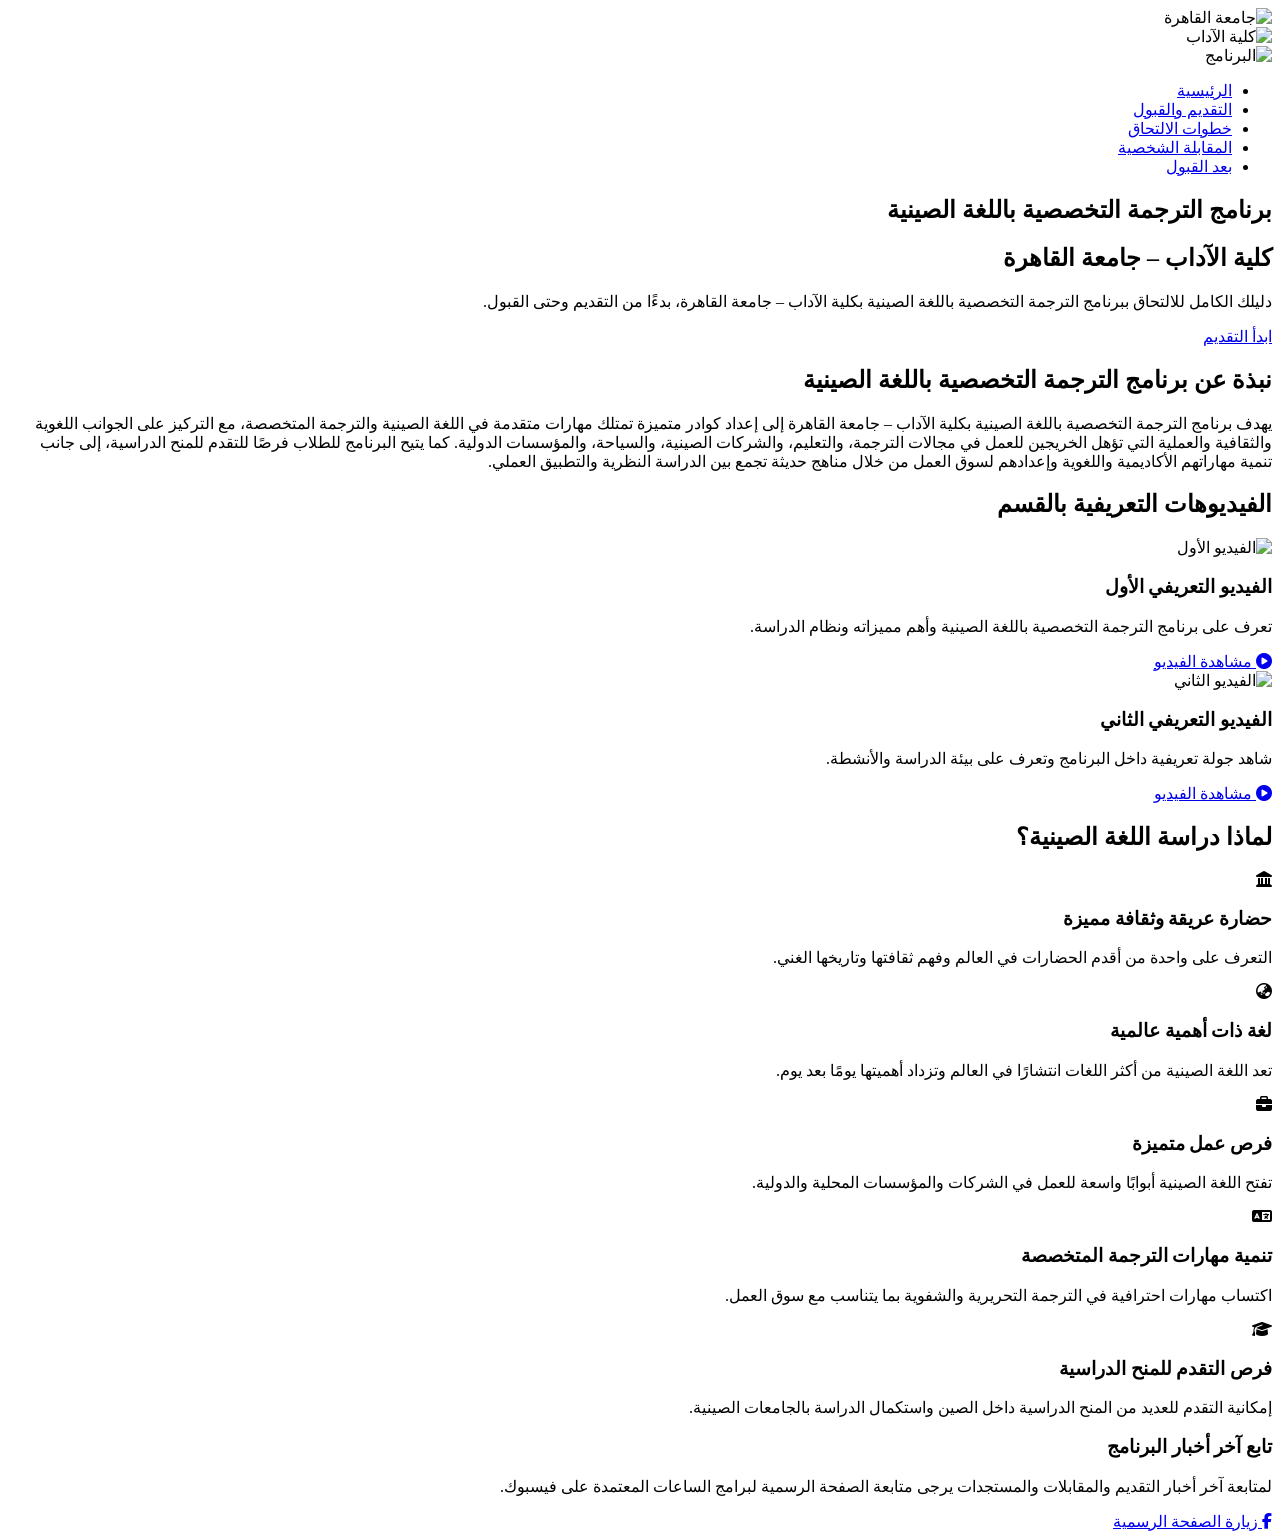
==== commit 23208969: "Update index.html" ====
--- a/index.html
+++ b/index.html
@@ -2,21 +2,20 @@
 <html lang="ar" dir="rtl">
 
 <head>
-<meta charset="UTF-8">
-<meta name="viewport" content="width=device-width, initial-scale=1.0">
-
-<title>برنامج الساعات المعتمدة | قسم اللغة الصينية</title>
-
-<link rel="preconnect" href="https://fonts.googleapis.com">
-<link rel="preconnect" href="https://fonts.gstatic.com" crossorigin>
-
-<link href="https://fonts.googleapis.com/css2?family=Cairo:wght@300;400;600;700;800&display=swap" rel="stylesheet">
-
-<link rel="stylesheet" href="css/style.css">
-
-<link rel="stylesheet"
-href="https://cdnjs.cloudflare.com/ajax/libs/font-awesome/6.6.0/css/all.min.css">
-
+    <meta charset="UTF-8">
+    <meta name="viewport" content="width=device-width, initial-scale=1.0">
+
+    <title>برنامج الترجمة التخصصية باللغة الصينية | كلية الآداب - جامعة القاهرة</title>
+
+    <link rel="preconnect" href="https://fonts.googleapis.com">
+    <link rel="preconnect" href="https://fonts.gstatic.com" crossorigin>
+
+    <link href="https://fonts.googleapis.com/css2?family=Cairo:wght@300;400;600;700;800&display=swap" rel="stylesheet">
+
+    <link rel="stylesheet"
+        href="https://cdnjs.cloudflare.com/ajax/libs/font-awesome/6.7.2/css/all.min.css">
+
+    <link rel="stylesheet" href="style.css">
 </head>
 
 <body>
@@ -25,16 +24,16 @@
 
 <div class="top-header">
 
-<div class="logo-right">
-<img src="images/cairo-university.jpg" alt="جامعة القاهرة">
-</div>
-
-<div class="logo-center">
-<img src="images/credit-hours.jpg" alt="برامج الساعات المعتمدة">
-</div>
-
-<div class="logo-left">
-<img src="images/arts-faculty.jpg" alt="كلية الآداب">
+<div class="logo-box">
+<img src="logo-cu.png" alt="جامعة القاهرة">
+</div>
+
+<div class="logo-box">
+<img src="logo-arts.png" alt="كلية الآداب">
+</div>
+
+<div class="logo-box">
+<img src="logo-program.png" alt="البرنامج">
 </div>
 
 </div>
@@ -65,34 +64,87 @@
 
 <div class="hero-content">
 
-<h3>كلية الآداب - جامعة القاهرة</h3>
+<div class="glass-card">
 
 <h1>
-برنامج الساعات المعتمدة
+
+برنامج الترجمة التخصصية باللغة الصينية
+
 </h1>
 
 <h2>
-قسم اللغة الصينية
+
+كلية الآداب – جامعة القاهرة
+
 </h2>
 
 <p>
 
-دليلك الكامل للتقديم والالتحاق ببرنامج الساعات المعتمدة بقسم اللغة الصينية،
-بدءًا من شروط القبول وحتى استلام الملف الدراسي.
-
-</p>
-
-<div class="hero-buttons">
-
-<a href="admission.html" class="btn-red">
+دليلك الكامل للالتحاق ببرنامج الترجمة التخصصية باللغة الصينية بكلية الآداب – جامعة القاهرة، بدءًا من التقديم وحتى القبول.
+
+</p>
+
+<a href="admission.html" class="btn">
 
 ابدأ التقديم
 
 </a>
 
-<a href="#about" class="btn-white">
-
-اعرف المزيد
+</div>
+
+</div>
+
+</section>
+
+<section class="about">
+
+<div class="container">
+
+<h2>
+
+نبذة عن برنامج الترجمة التخصصية باللغة الصينية
+
+</h2>
+
+<p>
+
+يهدف برنامج الترجمة التخصصية باللغة الصينية بكلية الآداب – جامعة القاهرة إلى إعداد كوادر متميزة تمتلك مهارات متقدمة في اللغة الصينية والترجمة المتخصصة، مع التركيز على الجوانب اللغوية والثقافية والعملية التي تؤهل الخريجين للعمل في مجالات الترجمة، والتعليم، والشركات الصينية، والسياحة، والمؤسسات الدولية. كما يتيح البرنامج للطلاب فرصًا للتقدم للمنح الدراسية، إلى جانب تنمية مهاراتهم الأكاديمية واللغوية وإعدادهم لسوق العمل من خلال مناهج حديثة تجمع بين الدراسة النظرية والتطبيق العملي.
+
+</p>
+
+</div>
+
+</section>
+
+<section class="videos">
+
+<div class="container">
+
+<h2>
+
+الفيديوهات التعريفية بالقسم
+
+</h2>
+
+<div class="video-cards">
+    <div class="card">
+
+<img src="video1.jpg" alt="الفيديو الأول">
+
+<div class="card-content">
+
+<h3>الفيديو التعريفي الأول</h3>
+
+<p>
+تعرف على برنامج الترجمة التخصصية باللغة الصينية وأهم مميزاته ونظام الدراسة.
+</p>
+
+<a href="https://www.facebook.com/Cu.Arts.Media.Office/videos/1264380755357618/?mibextid=rS40aB7S9Ucbxw6v"
+target="_blank" class="video-btn">
+
+<i class="fa-solid fa-circle-play"></i>
+
+مشاهدة الفيديو
 
 </a>
 
@@ -100,194 +152,159 @@
 
 </div>
 
+<div class="card">
+
+<img src="video2.jpg" alt="الفيديو الثاني">
+
+<div class="card-content">
+
+<h3>الفيديو التعريفي الثاني</h3>
+
+<p>
+
+شاهد جولة تعريفية داخل البرنامج وتعرف على بيئة الدراسة والأنشطة.
+
+</p>
+
+<a href="https://www.facebook.com/Cu.Arts.Media.Office/videos/2596567370687112/?mibextid=rS40aB7S9Ucbxw6v"
+target="_blank" class="video-btn">
+
+<i class="fa-solid fa-circle-play"></i>
+
+مشاهدة الفيديو
+
+</a>
+
+</div>
+
+</div>
+
+</div>
+
+</div>
+
 </section>
 
-<section id="about" class="about">
+<section class="features">
 
 <div class="container">
 
 <h2>
 
-نبذة عن البرنامج
+لماذا دراسة اللغة الصينية؟
 
 </h2>
 
-<p>
-
-يهدف برنامج الساعات المعتمدة بقسم اللغة الصينية بكلية الآداب - جامعة القاهرة
-إلى إعداد خريجين يمتلكون مستوى متميزًا في اللغة الصينية والترجمة والتواصل الثقافي،
-مع توفير بيئة تعليمية حديثة تجمع بين الدراسة الأكاديمية والتدريب العملي،
-مما يفتح أمام الطلاب فرصًا واسعة للعمل في مجالات الترجمة والتعليم والسياحة
-والشركات الصينية داخل مصر وخارجها.
-
-</p>
+<div class="feature-grid">
+
+<div class="feature-card">
+
+<i class="fa-solid fa-landmark"></i>
+
+<h3>حضارة عريقة وثقافة مميزة</h3>
+
+<p>
+
+التعرف على واحدة من أقدم الحضارات في العالم وفهم ثقافتها وتاريخها الغني.
+
+</p>
+
+</div>
+
+<div class="feature-card">
+
+<i class="fa-solid fa-earth-asia"></i>
+
+<h3>لغة ذات أهمية عالمية</h3>
+
+<p>
+
+تعد اللغة الصينية من أكثر اللغات انتشارًا في العالم وتزداد أهميتها يومًا بعد يوم.
+
+</p>
+
+</div>
+
+<div class="feature-card">
+
+<i class="fa-solid fa-briefcase"></i>
+
+<h3>فرص عمل متميزة</h3>
+
+<p>
+
+تفتح اللغة الصينية أبوابًا واسعة للعمل في الشركات والمؤسسات المحلية والدولية.
+
+</p>
+
+</div>
+
+<div class="feature-card">
+
+<i class="fa-solid fa-language"></i>
+
+<h3>تنمية مهارات الترجمة المتخصصة</h3>
+
+<p>
+
+اكتساب مهارات احترافية في الترجمة التحريرية والشفوية بما يتناسب مع سوق العمل.
+
+</p>
+
+</div>
+
+<div class="feature-card">
+
+<i class="fa-solid fa-graduation-cap"></i>
+
+<h3>فرص التقدم للمنح الدراسية</h3>
+
+<p>
+
+إمكانية التقدم للعديد من المنح الدراسية داخل الصين واستكمال الدراسة بالجامعات الصينية.
+
+</p>
+
+</div>
+
+</div>
 
 </div>
 
 </section>
-
-<section class="videos">
+<footer>
 
 <div class="container">
 
-<h2>
-
-الفيديوهات التعريفية بالقسم
-
-</h2>
-
-<div class="video-cards">
-
-<div class="video-card">
-
-<img src="https://images.unsplash.com/photo-1516321497487-e288fb19713f?w=900"
-alt="video">
-
 <h3>
 
-الفيديو التعريفي الأول
+تابع آخر أخبار البرنامج
 
 </h3>
 
-<a href="https://www.facebook.com/Cu.Arts.Media.Office/videos/1264380755357618/?mibextid=rS40aB7S9Ucbxw6v"
-target="_blank">
-
-مشاهدة الفيديو
+<p>
+
+لمتابعة آخر أخبار التقديم والمقابلات والمستجدات يرجى متابعة الصفحة الرسمية لبرامج الساعات المعتمدة على فيسبوك.
+
+</p>
+
+<a href="https://www.facebook.com/profile.php?id=100063871367082"
+
+target="_blank"
+
+class="facebook-btn">
+
+<i class="fa-brands fa-facebook-f"></i>
+
+زيارة الصفحة الرسمية
 
 </a>
 
 </div>
 
-<div class="video-card">
-
-<img src="https://images.unsplash.com/photo-1522202176988-66273c2fd55f?w=900"
-alt="video">
-
-<h3>
-
-الفيديو التعريفي الثاني
-
-</h3>
-
-<a href="https://www.facebook.com/Cu.Arts.Media.Office/videos/2596567370687112/?mibextid=rS40aB7S9Ucbxw6v"
-target="_blank">
-
-مشاهدة الفيديو
-
-</a>
-
-</div>
-
-</div>
-
-</div>
-
-</section>
-<section class="features">
-
-    <div class="container">
-
-        <h2>لماذا دراسة اللغة الصينية؟</h2>
-
-        <div class="feature-grid">
-
-            <div class="feature-card">
-                <i class="fa-solid fa-landmark"></i>
-                <h3>حضارة وثقافة عريقة</h3>
-                <p>
-                    اللغة الصينية تفتح لك الباب للتعرف على واحدة من أقدم الحضارات في العالم،
-                    بتاريخها وثقافتها وفنونها الغنية.
-                </p>
-            </div>
-
-            <div class="feature-card">
-                <i class="fa-solid fa-earth-asia"></i>
-                <h3>لغة عالمية</h3>
-                <p>
-                    الصينية من أكثر اللغات استخدامًا حول العالم،
-                    وتزداد أهميتها في مجالات الاقتصاد والتكنولوجيا والتجارة الدولية.
-                </p>
-            </div>
-
-            <div class="feature-card">
-                <i class="fa-solid fa-briefcase"></i>
-                <h3>فرص عمل متميزة</h3>
-                <p>
-                    يتيح البرنامج فرصًا للعمل في الترجمة، والسياحة،
-                    والشركات الصينية، والمؤسسات الدولية.
-                </p>
-            </div>
-
-            <div class="feature-card">
-                <i class="fa-solid fa-graduation-cap"></i>
-                <h3>تعليم أكاديمي متميز</h3>
-                <p>
-                    يعتمد البرنامج على نظام الساعات المعتمدة
-                    ويجمع بين الدراسة الأكاديمية والتطبيق العملي.
-                </p>
-            </div>
-
-            <div class="feature-card">
-                <i class="fa-solid fa-plane"></i>
-                <h3>فرص المنح والسفر إلى الصين</h3>
-                <p>
-                    يمنح البرنامج الطلاب فرصة قوية للتقدم للمنح الدراسية
-                    وبرامج التبادل الثقافي والسفر إلى الجامعات الصينية.
-                </p>
-            </div>
-
-        </div>
-
-    </div>
-
-</section>
-
-<footer>
-
-<div class="container">
-
-<h2>
-
-📢 تابع آخر أخبار التقديم والمقابلات والمستجدات
-
-</h2>
-
-<p>
-
-للتعرف على آخر أخبار التقديم،
-ومواعيد المقابلات الشخصية،
-وجميع الإعلانات الرسمية الخاصة
-ببرنامج الساعات المعتمدة بقسم اللغة الصينية،
-يرجى متابعة الصفحة الرسمية
-لبرامج الساعات المعتمدة على فيسبوك.
-
-</p>
-
-<a class="facebook-btn"
-
-href="https://www.facebook.com/profile.php?id=100063871367082"
-
-target="_blank">
-
-<i class="fa-brands fa-facebook"></i>
-
-متابعة الصفحة الرسمية
-
-</a>
-
-<p class="copyright">
-
-جميع الحقوق محفوظة ©
-برنامج الساعات المعتمدة - قسم اللغة الصينية
-كلية الآداب - جامعة القاهرة
-
-</p>
-
-</div>
-
 </footer>
 
-<script src="js/script.js"></script>
+<script src="script.js"></script>
 
 </body>
 
